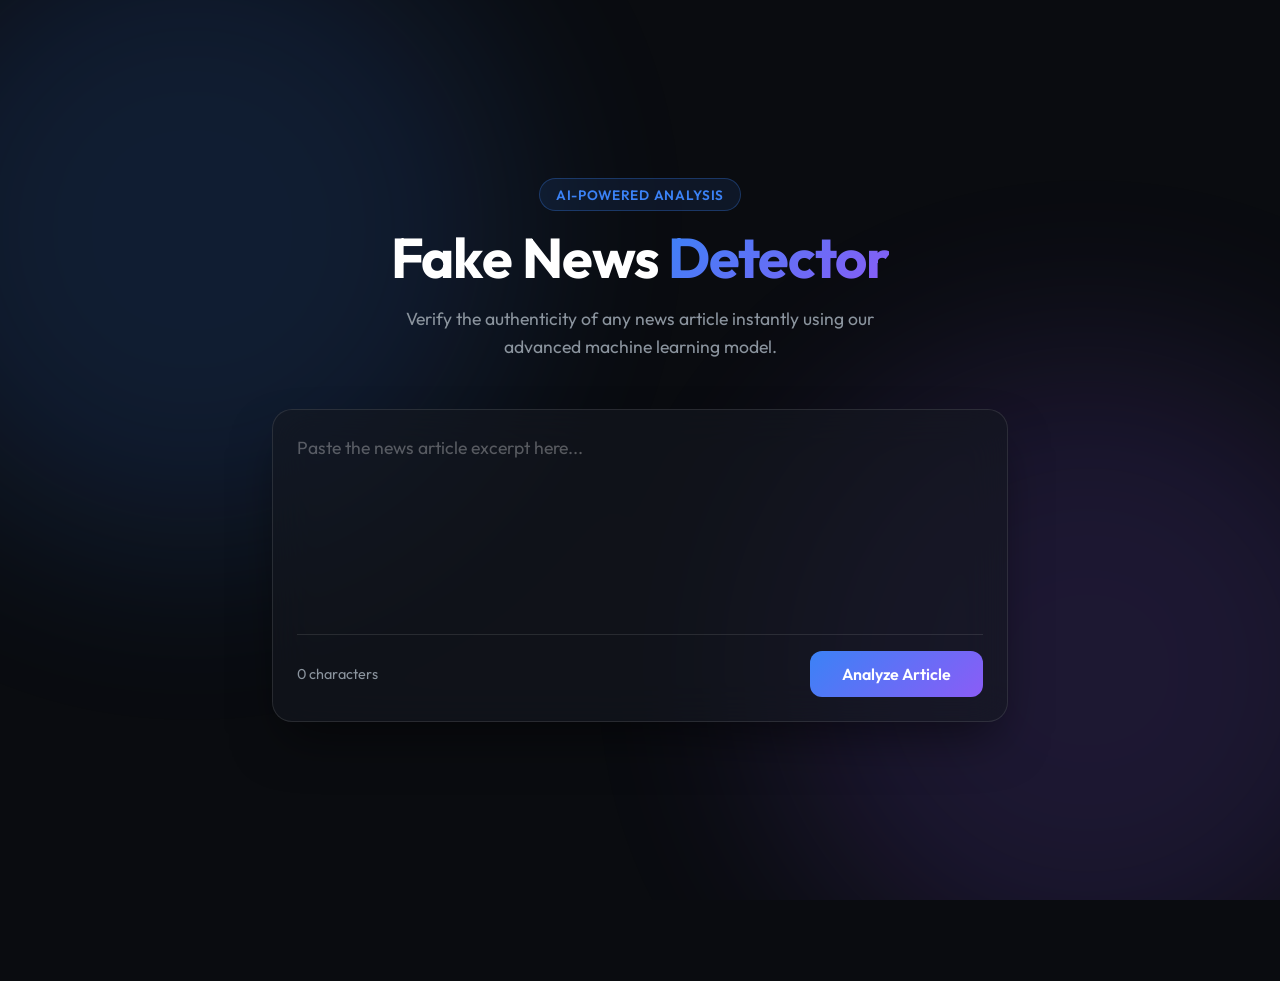
==== static/index.html @ 8fac3d8a "feat: Add FastAPI backend and web frontend for the Fake News Detector application." ====
<!DOCTYPE html>
<html lang="en">
<head>
    <meta charset="UTF-8">
    <meta name="viewport" content="width=device-width, initial-scale=1.0">
    <title>Fake News Detector | AI Powered</title>
    <meta name="description" content="AI powered Fake news detector to verify the authenticity of news articles instantly.">
    <link href="https://fonts.googleapis.com/css2?family=Outfit:wght@300;400;600;700&display=swap" rel="stylesheet">
    <link rel="stylesheet" href="style.css">
</head>
<body>
    <div class="background-effects">
        <div class="glow glow-1"></div>
        <div class="glow glow-2"></div>
    </div>

    <main class="container">
        <header class="hero">
            <div class="badge">AI-Powered Analysis</div>
            <h1>Fake News <span>Detector</span></h1>
            <p>Verify the authenticity of any news article instantly using our advanced machine learning model.</p>
        </header>

        <section class="analyzer">
            <div class="input-glass">
                <textarea id="newsInput" placeholder="Paste the news article excerpt here..." spellcheck="false"></textarea>
                <div class="action-bar">
                    <span id="charCount">0 characters</span>
                    <button id="analyzeBtn">
                        <span class="btn-text">Analyze Article</span>
                        <div class="loader" id="btnLoader" style="display: none;"></div>
                    </button>
                </div>
            </div>

            <div id="resultContainer" class="result-glass hidden">
                <div class="result-header">
                    <div id="resultIcon" class="icon"></div>
                    <h2 id="resultTitle">Analysis Result</h2>
                </div>
                
                <div class="confidence-section">
                    <div class="confidence-labels">
                        <span>Confidence Score</span>
                        <span id="confidencePct">0%</span>
                    </div>
                    <div class="progress-bar">
                        <div id="confidenceFill" class="progress-fill"></div>
                    </div>
                </div>

                <div class="details">
                    <p id="resultMessage">The model has evaluated this text.</p>
                </div>
            </div>
        </section>
    </main>
    <script src="script.js"></script>
</body>
</html>
---- static/style.css ----
:root {
    --bg-dark: #0a0c10;
    --text-primary: #ffffff;
    --text-secondary: #8b949e;
    --accent-blue: #3b82f6;
    --accent-purple: #8b5cf6;
    --success-green: #10b981;
    --danger-red: #ef4444;
    --glass-bg: rgba(20, 24, 32, 0.6);
    --glass-border: rgba(255, 255, 255, 0.1);
}

* {
    margin: 0;
    padding: 0;
    box-sizing: border-box;
    font-family: 'Outfit', sans-serif;
}

body {
    background-color: var(--bg-dark);
    color: var(--text-primary);
    min-height: 100vh;
    display: flex;
    justify-content: center;
    align-items: center;
    position: relative;
    overflow-x: hidden;
}

/* Background Effects */
.background-effects {
    position: fixed;
    top: 0;
    left: 0;
    width: 100vw;
    height: 100vh;
    z-index: -1;
    overflow: hidden;
}

.glow {
    position: absolute;
    width: 50vw;
    height: 50vw;
    border-radius: 50%;
    filter: blur(100px);
    opacity: 0.15;
    animation: drift 20s infinite alternate;
}

.glow-1 {
    top: -10%;
    left: -10%;
    background: var(--accent-blue);
}

.glow-2 {
    bottom: -10%;
    right: -10%;
    background: var(--accent-purple);
    animation-delay: -10s;
}

@keyframes drift {
    100% { transform: translate(10%, 10%); }
}

/* Container & Typography */
.container {
    width: 100%;
    max-width: 800px;
    padding: 2rem;
    z-index: 1;
}

.hero {
    text-align: center;
    margin-bottom: 3rem;
    animation: fadeInDown 0.8s ease-out;
}

.badge {
    display: inline-block;
    padding: 0.4rem 1rem;
    background: rgba(59, 130, 246, 0.1);
    border: 1px solid rgba(59, 130, 246, 0.3);
    border-radius: 2rem;
    color: var(--accent-blue);
    font-size: 0.85rem;
    font-weight: 600;
    margin-bottom: 1rem;
    letter-spacing: 0.05em;
    text-transform: uppercase;
}

h1 {
    font-size: 3.5rem;
    font-weight: 700;
    line-height: 1.1;
    margin-bottom: 1rem;
    letter-spacing: -0.02em;
}

h1 span {
    background: linear-gradient(135deg, var(--accent-blue), var(--accent-purple));
    background-clip: text;
    -webkit-background-clip: text;
    -webkit-text-fill-color: transparent;
}

.hero p {
    color: var(--text-secondary);
    font-size: 1.1rem;
    max-width: 500px;
    margin: 0 auto;
    line-height: 1.6;
}

/* Inputs & Glassmorphism */
.input-glass {
    background: var(--glass-bg);
    backdrop-filter: blur(20px);
    -webkit-backdrop-filter: blur(20px);
    border: 1px solid var(--glass-border);
    border-radius: 20px;
    padding: 1.5rem;
    box-shadow: 0 25px 50px -12px rgba(0, 0, 0, 0.5);
    transition: transform 0.3s ease, box-shadow 0.3s ease;
    animation: fadeInUp 0.8s ease-out 0.2s backwards;
}

.input-glass:focus-within {
    border-color: rgba(59, 130, 246, 0.5);
    box-shadow: 0 0 30px rgba(59, 130, 246, 0.1), 0 25px 50px -12px rgba(0, 0, 0, 0.5);
}

textarea {
    width: 100%;
    height: 180px;
    background: transparent;
    border: none;
    resize: none;
    color: var(--text-primary);
    font-size: 1.1rem;
    line-height: 1.6;
    outline: none;
}

textarea::placeholder {
    color: rgba(255, 255, 255, 0.3);
}

.action-bar {
    display: flex;
    justify-content: space-between;
    align-items: center;
    margin-top: 1rem;
    padding-top: 1rem;
    border-top: 1px solid var(--glass-border);
}

#charCount {
    color: var(--text-secondary);
    font-size: 0.9rem;
}

/* Buttons */
button {
    background: linear-gradient(135deg, var(--accent-blue), var(--accent-purple));
    color: white;
    border: none;
    padding: 0.8rem 2rem;
    border-radius: 12px;
    font-size: 1rem;
    font-weight: 600;
    cursor: pointer;
    transition: all 0.3s ease;
    display: flex;
    align-items: center;
    justify-content: center;
    min-width: 160px;
}

button:hover {
    transform: translateY(-2px);
    box-shadow: 0 10px 20px -10px var(--accent-blue);
}

button:active {
    transform: translateY(0);
}

button:disabled {
    opacity: 0.7;
    cursor: not-allowed;
    transform: none;
}

/* Result Card */
.result-glass {
    background: var(--glass-bg);
    backdrop-filter: blur(20px);
    border: 1px solid var(--glass-border);
    border-radius: 20px;
    padding: 2rem;
    margin-top: 2rem;
    transform-origin: top center;
    transition: all 0.5s cubic-bezier(0.4, 0, 0.2, 1);
}

.result-glass.hidden {
    opacity: 0;
    transform: scale(0.95) translateY(-20px);
    pointer-events: none;
    position: absolute;
    width: 100%;
    max-width: 734px; /* Matches container width minus padding */
}

.result-header {
    display: flex;
    align-items: center;
    gap: 1rem;
    margin-bottom: 1.5rem;
}

.icon {
    font-size: 2.5rem;
    line-height: 1;
}

#resultTitle {
    font-size: 2rem;
    font-weight: 700;
}

.result-real .result-header { color: var(--success-green); }
.result-fake .result-header { color: var(--danger-red); }

.confidence-section {
    background: rgba(0, 0, 0, 0.2);
    border-radius: 12px;
    padding: 1.2rem;
    margin-bottom: 1.5rem;
}

.confidence-labels {
    display: flex;
    justify-content: space-between;
    margin-bottom: 0.8rem;
    font-size: 0.95rem;
    color: var(--text-secondary);
}

#confidencePct {
    font-weight: 700;
    color: var(--text-primary);
}

.progress-bar {
    width: 100%;
    height: 8px;
    background: rgba(255, 255, 255, 0.1);
    border-radius: 4px;
    overflow: hidden;
}

.progress-fill {
    height: 100%;
    width: 0%;
    border-radius: 4px;
    transition: width 1s cubic-bezier(0.1, 0.5, 0.1, 1);
}

.result-real .progress-fill {
    background: linear-gradient(90deg, #059669, var(--success-green));
    box-shadow: 0 0 10px var(--success-green);
}

.result-fake .progress-fill {
    background: linear-gradient(90deg, #dc2626, var(--danger-red));
    box-shadow: 0 0 10px var(--danger-red);
}

.details p {
    color: var(--text-secondary);
    font-size: 1.05rem;
    line-height: 1.6;
}

/* Loader */
.loader {
    width: 20px;
    height: 20px;
    border: 3px solid rgba(255,255,255,0.3);
    border-radius: 50%;
    border-top-color: white;
    animation: spin 1s ease-in-out infinite;
}

@keyframes spin {
    to { transform: rotate(360deg); }
}

@keyframes fadeInUp {
    from { opacity: 0; transform: translateY(20px); }
    to { opacity: 1; transform: translateY(0); }
}

@keyframes fadeInDown {
    from { opacity: 0; transform: translateY(-20px); }
    to { opacity: 1; transform: translateY(0); }
}

@media (max-width: 600px) {
    h1 { font-size: 2.5rem; }
    .container { padding: 1rem; }
    .input-glass { padding: 1rem; }
    .result-glass.hidden { max-width: calc(100vw - 2rem); }
}
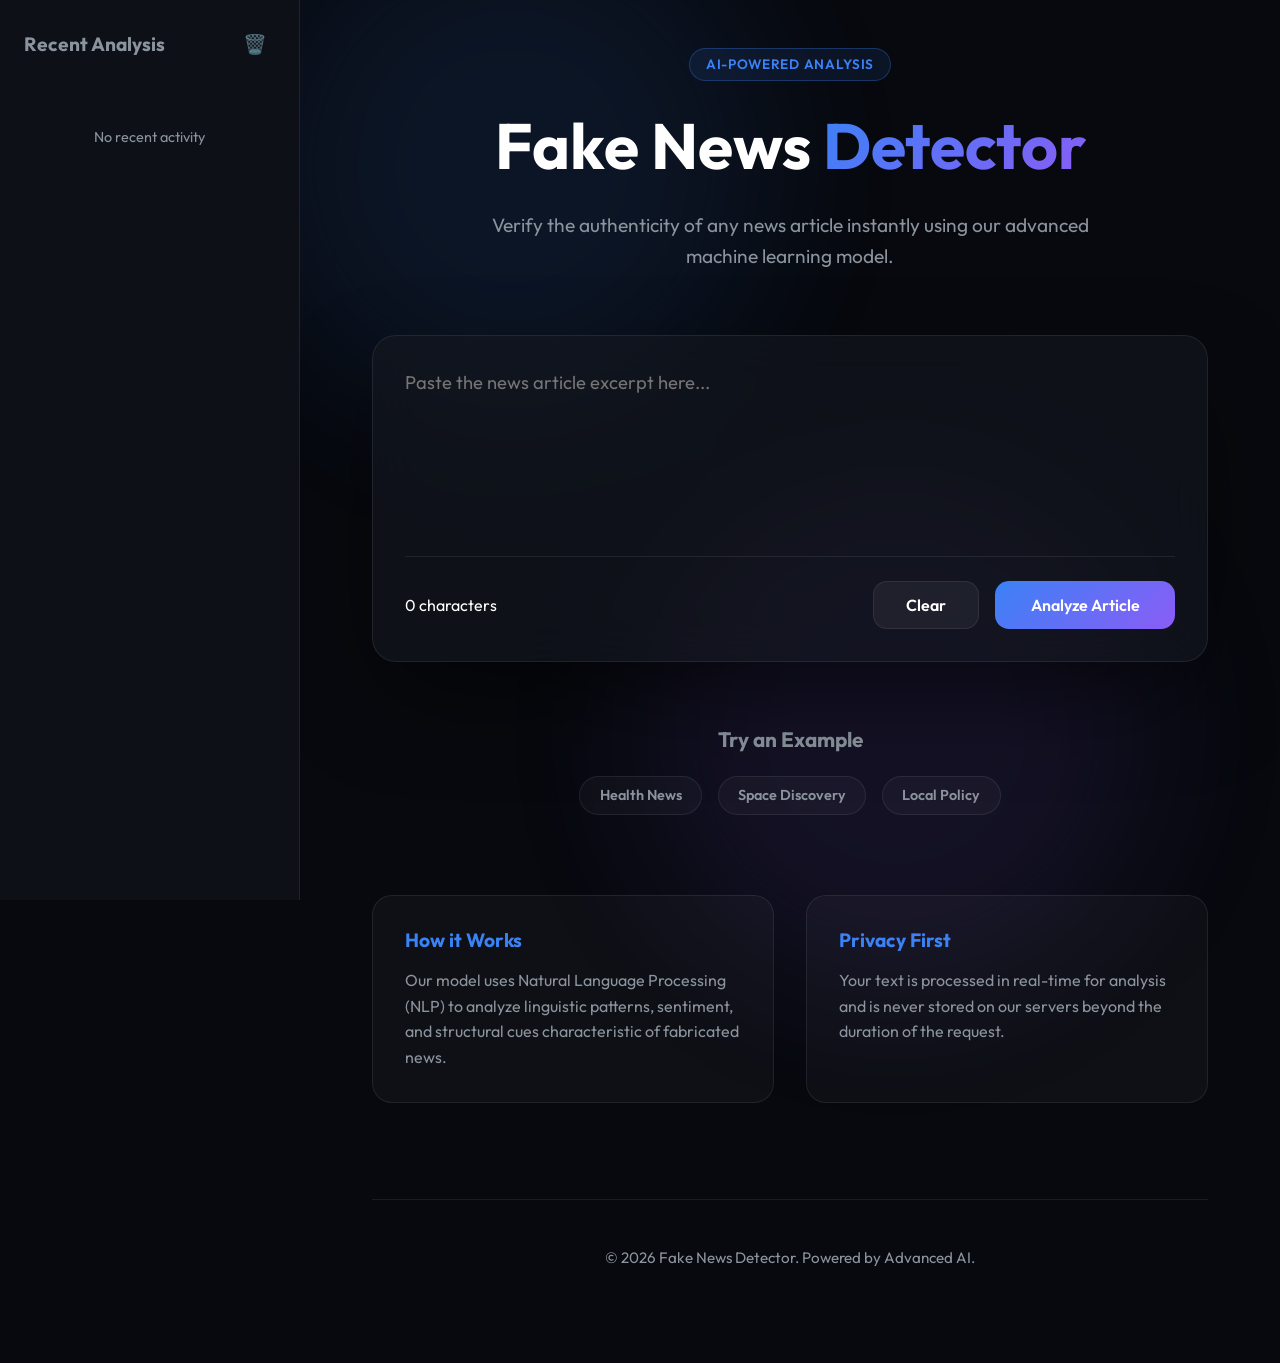
==== commit d0bc4083: "chore: Remove index.html." ====
--- a/static/index.html
+++ b/static/index.html
@@ -14,47 +14,87 @@
         <div class="glow glow-2"></div>
     </div>
 
-    <main class="container">
-        <header class="hero">
-            <div class="badge">AI-Powered Analysis</div>
-            <h1>Fake News <span>Detector</span></h1>
-            <p>Verify the authenticity of any news article instantly using our advanced machine learning model.</p>
-        </header>
+    <div class="app-wrapper">
+        <aside class="sidebar" id="historySidebar">
+            <div class="sidebar-header">
+                <h3>Recent Analysis</h3>
+                <button id="clearHistory" title="Clear History">🗑️</button>
+            </div>
+            <div id="historyList" class="history-list">
+                <p class="empty-msg">No recent activity</p>
+            </div>
+        </aside>
 
-        <section class="analyzer">
-            <div class="input-glass">
-                <textarea id="newsInput" placeholder="Paste the news article excerpt here..." spellcheck="false"></textarea>
-                <div class="action-bar">
-                    <span id="charCount">0 characters</span>
-                    <button id="analyzeBtn">
-                        <span class="btn-text">Analyze Article</span>
-                        <div class="loader" id="btnLoader" style="display: none;"></div>
-                    </button>
-                </div>
-            </div>
+        <main class="container">
+            <header class="hero">
+                <div class="badge">AI-Powered Analysis</div>
+                <h1>Fake News <span>Detector</span></h1>
+                <p>Verify the authenticity of any news article instantly using our advanced machine learning model.</p>
+            </header>
 
-            <div id="resultContainer" class="result-glass hidden">
-                <div class="result-header">
-                    <div id="resultIcon" class="icon"></div>
-                    <h2 id="resultTitle">Analysis Result</h2>
-                </div>
-                
-                <div class="confidence-section">
-                    <div class="confidence-labels">
-                        <span>Confidence Score</span>
-                        <span id="confidencePct">0%</span>
-                    </div>
-                    <div class="progress-bar">
-                        <div id="confidenceFill" class="progress-fill"></div>
+            <section class="analyzer">
+                <div class="input-glass">
+                    <textarea id="newsInput" placeholder="Paste the news article excerpt here..." spellcheck="false"></textarea>
+                    <div class="action-bar">
+                        <span id="charCount">0 characters</span>
+                        <div class="btn-group">
+                            <button id="clearBtn" class="btn-secondary">Clear</button>
+                            <button id="analyzeBtn">
+                                <span class="btn-text">Analyze Article</span>
+                                <div class="loader" id="btnLoader" style="display: none;"></div>
+                            </button>
+                        </div>
                     </div>
                 </div>
 
-                <div class="details">
-                    <p id="resultMessage">The model has evaluated this text.</p>
+                <div id="resultContainer" class="result-glass hidden">
+                    <div class="result-header">
+                        <div id="resultIcon" class="icon"></div>
+                        <h2 id="resultTitle">Analysis Result</h2>
+                        <button id="copyResult" class="copy-btn" title="Copy Result">📋</button>
+                    </div>
+                    
+                    <div class="confidence-section">
+                        <div class="confidence-labels">
+                            <span>Confidence Score</span>
+                            <span id="confidencePct">0%</span>
+                        </div>
+                        <div class="progress-bar">
+                            <div id="confidenceFill" class="progress-fill"></div>
+                        </div>
+                    </div>
+
+                    <div class="details">
+                        <p id="resultMessage">The model has evaluated this text.</p>
+                    </div>
                 </div>
-            </div>
-        </section>
-    </main>
+
+                <div class="examples-section">
+                    <h3>Try an Example</h3>
+                    <div class="example-chips">
+                        <button class="example-chip" data-text="A new study suggests that drinking three cups of coffee a day can lead to a longer life, according to researchers at Harvard University.">Health News</button>
+                        <button class="example-chip" data-text="NASA has confirmed that a secret alien base has been discovered on the far side of the moon, hidden from satellites for decades.">Space Discovery</button>
+                        <button class="example-chip" data-text="The local government announced a new initiative to provide free public transportation for all students starting next month.">Local Policy</button>
+                    </div>
+                </div>
+            </section>
+
+            <section class="info-section">
+                <div class="info-card">
+                    <h4>How it Works</h4>
+                    <p>Our model uses Natural Language Processing (NLP) to analyze linguistic patterns, sentiment, and structural cues characteristic of fabricated news.</p>
+                </div>
+                <div class="info-card">
+                    <h4>Privacy First</h4>
+                    <p>Your text is processed in real-time for analysis and is never stored on our servers beyond the duration of the request.</p>
+                </div>
+            </section>
+
+            <footer>
+                <p>&copy; 2026 Fake News Detector. Powered by Advanced AI.</p>
+            </footer>
+        </main>
+    </div>
     <script src="script.js"></script>
 </body>
 </html>
--- a/static/style.css
+++ b/static/style.css
@@ -1,5 +1,6 @@
 :root {
-    --bg-dark: #0a0c10;
+    --bg-dark: #07090e;
+    --sidebar-bg: #0d1117;
     --text-primary: #ffffff;
     --text-secondary: #8b949e;
     --accent-blue: #3b82f6;
@@ -7,7 +8,8 @@
     --success-green: #10b981;
     --danger-red: #ef4444;
     --glass-bg: rgba(20, 24, 32, 0.6);
-    --glass-border: rgba(255, 255, 255, 0.1);
+    --glass-border: rgba(255, 255, 255, 0.08);
+    --card-hover: rgba(59, 130, 246, 0.05);
 }
 
 * {
@@ -21,11 +23,112 @@
     background-color: var(--bg-dark);
     color: var(--text-primary);
     min-height: 100vh;
-    display: flex;
-    justify-content: center;
+    overflow-x: hidden;
+}
+
+/* App Layout */
+.app-wrapper {
+    display: flex;
+    min-height: 100vh;
+}
+
+/* Sidebar */
+.sidebar {
+    width: 300px;
+    background: var(--sidebar-bg);
+    border-right: 1px solid var(--glass-border);
+    padding: 1.5rem;
+    display: flex;
+    flex-direction: column;
+    height: 100vh;
+    position: sticky;
+    top: 0;
+    transition: transform 0.3s ease;
+    z-index: 100;
+}
+
+.sidebar-header {
+    display: flex;
+    justify-content: space-between;
     align-items: center;
+    margin-bottom: 2rem;
+}
+
+.sidebar h3 {
+    font-size: 1.2rem;
+    color: var(--text-secondary);
+}
+
+#clearHistory {
+    background: transparent;
+    border: none;
+    cursor: pointer;
+    font-size: 1.2rem;
+    min-width: auto;
+    padding: 0.5rem;
+    opacity: 0.6;
+}
+
+#clearHistory:hover {
+    opacity: 1;
+    transform: none;
+}
+
+.history-list {
+    flex: 1;
+    overflow-y: auto;
+}
+
+.history-item {
+    background: rgba(255, 255, 255, 0.03);
+    border-radius: 12px;
+    padding: 1rem;
+    margin-bottom: 0.8rem;
+    cursor: pointer;
+    transition: all 0.2s ease;
+    border: 1px solid transparent;
+}
+
+.history-item:hover {
+    background: rgba(255, 255, 255, 0.05);
+    border-color: var(--glass-border);
+}
+
+.history-item .h-text {
+    font-size: 0.9rem;
+    color: var(--text-secondary);
+    display: -webkit-box;
+    -webkit-line-clamp: 2;
+    line-clamp: 2;
+    -webkit-box-orient: vertical;
+    overflow: hidden;
+    margin-bottom: 0.5rem;
+}
+
+.history-item .h-meta {
+    display: flex;
+    justify-content: space-between;
+    font-size: 0.8rem;
+    font-weight: 600;
+}
+
+.h-real { color: var(--success-green); }
+.h-fake { color: var(--danger-red); }
+
+.empty-msg {
+    text-align: center;
+    color: var(--text-secondary);
+    font-size: 0.9rem;
+    margin-top: 2rem;
+}
+
+/* Main Container */
+.container {
+    flex: 1;
+    max-width: 900px;
+    margin: 0 auto;
+    padding: 3rem 2rem;
     position: relative;
-    overflow-x: hidden;
 }
 
 /* Background Effects */
@@ -36,47 +139,27 @@
     width: 100vw;
     height: 100vh;
     z-index: -1;
-    overflow: hidden;
 }
 
 .glow {
     position: absolute;
-    width: 50vw;
-    height: 50vw;
+    width: 40vw;
+    height: 40vw;
     border-radius: 50%;
-    filter: blur(100px);
-    opacity: 0.15;
+    filter: blur(80px);
+    opacity: 0.1;
     animation: drift 20s infinite alternate;
 }
 
-.glow-1 {
-    top: -10%;
-    left: -10%;
-    background: var(--accent-blue);
-}
-
-.glow-2 {
-    bottom: -10%;
-    right: -10%;
-    background: var(--accent-purple);
-    animation-delay: -10s;
-}
-
-@keyframes drift {
-    100% { transform: translate(10%, 10%); }
-}
-
-/* Container & Typography */
-.container {
-    width: 100%;
-    max-width: 800px;
-    padding: 2rem;
-    z-index: 1;
-}
-
+.glow-1 { top: -10%; left: 20%; background: var(--accent-blue); }
+.glow-2 { bottom: -10%; right: 10%; background: var(--accent-purple); animation-delay: -10s; }
+
+@keyframes drift { 100% { transform: translate(10%, 10%); } }
+
+/* Hero */
 .hero {
     text-align: center;
-    margin-bottom: 3rem;
+    margin-bottom: 4rem;
     animation: fadeInDown 0.8s ease-out;
 }
 
@@ -89,233 +172,234 @@
     color: var(--accent-blue);
     font-size: 0.85rem;
     font-weight: 600;
-    margin-bottom: 1rem;
+    margin-bottom: 1.5rem;
     letter-spacing: 0.05em;
     text-transform: uppercase;
 }
 
 h1 {
-    font-size: 3.5rem;
+    font-size: 4rem;
     font-weight: 700;
-    line-height: 1.1;
-    margin-bottom: 1rem;
-    letter-spacing: -0.02em;
+    margin-bottom: 1.5rem;
 }
 
 h1 span {
     background: linear-gradient(135deg, var(--accent-blue), var(--accent-purple));
+    -webkit-background-clip: text;
     background-clip: text;
-    -webkit-background-clip: text;
     -webkit-text-fill-color: transparent;
 }
 
 .hero p {
     color: var(--text-secondary);
-    font-size: 1.1rem;
-    max-width: 500px;
+    font-size: 1.2rem;
+    max-width: 600px;
     margin: 0 auto;
     line-height: 1.6;
 }
 
-/* Inputs & Glassmorphism */
+/* Input Area */
 .input-glass {
     background: var(--glass-bg);
-    backdrop-filter: blur(20px);
-    -webkit-backdrop-filter: blur(20px);
+    backdrop-filter: blur(25px);
     border: 1px solid var(--glass-border);
-    border-radius: 20px;
-    padding: 1.5rem;
-    box-shadow: 0 25px 50px -12px rgba(0, 0, 0, 0.5);
-    transition: transform 0.3s ease, box-shadow 0.3s ease;
-    animation: fadeInUp 0.8s ease-out 0.2s backwards;
-}
-
-.input-glass:focus-within {
-    border-color: rgba(59, 130, 246, 0.5);
-    box-shadow: 0 0 30px rgba(59, 130, 246, 0.1), 0 25px 50px -12px rgba(0, 0, 0, 0.5);
+    border-radius: 24px;
+    padding: 2rem;
+    box-shadow: 0 40px 100px -20px rgba(0, 0, 0, 0.6);
 }
 
 textarea {
     width: 100%;
-    height: 180px;
+    height: 160px;
     background: transparent;
     border: none;
     resize: none;
     color: var(--text-primary);
-    font-size: 1.1rem;
+    font-size: 1.15rem;
     line-height: 1.6;
     outline: none;
 }
 
-textarea::placeholder {
-    color: rgba(255, 255, 255, 0.3);
-}
-
 .action-bar {
     display: flex;
     justify-content: space-between;
     align-items: center;
-    margin-top: 1rem;
-    padding-top: 1rem;
+    margin-top: 1.5rem;
+    padding-top: 1.5rem;
     border-top: 1px solid var(--glass-border);
 }
 
-#charCount {
-    color: var(--text-secondary);
-    font-size: 0.9rem;
-}
-
-/* Buttons */
+.btn-group {
+    display: flex;
+    gap: 1rem;
+}
+
 button {
+    padding: 0.8rem 2rem;
+    border-radius: 14px;
+    font-size: 1rem;
+    font-weight: 600;
+    cursor: pointer;
+    transition: all 0.3s cubic-bezier(0.4, 0, 0.2, 1);
+    display: flex;
+    align-items: center;
+    justify-content: center;
+}
+
+#analyzeBtn {
     background: linear-gradient(135deg, var(--accent-blue), var(--accent-purple));
     color: white;
     border: none;
-    padding: 0.8rem 2rem;
-    border-radius: 12px;
-    font-size: 1rem;
-    font-weight: 600;
-    cursor: pointer;
-    transition: all 0.3s ease;
-    display: flex;
-    align-items: center;
-    justify-content: center;
-    min-width: 160px;
+    min-width: 180px;
+}
+
+.btn-secondary {
+    background: rgba(255, 255, 255, 0.05);
+    color: var(--text-primary);
+    border: 1px solid var(--glass-border);
 }
 
 button:hover {
-    transform: translateY(-2px);
-    box-shadow: 0 10px 20px -10px var(--accent-blue);
-}
-
-button:active {
-    transform: translateY(0);
-}
-
-button:disabled {
-    opacity: 0.7;
-    cursor: not-allowed;
-    transform: none;
+    transform: translateY(-3px);
+    box-shadow: 0 10px 25px -5px rgba(59, 130, 246, 0.4);
+}
+
+.btn-secondary:hover {
+    background: rgba(255, 255, 255, 0.1);
+    box-shadow: none;
 }
 
 /* Result Card */
 .result-glass {
     background: var(--glass-bg);
-    backdrop-filter: blur(20px);
+    backdrop-filter: blur(25px);
     border: 1px solid var(--glass-border);
-    border-radius: 20px;
-    padding: 2rem;
-    margin-top: 2rem;
-    transform-origin: top center;
-    transition: all 0.5s cubic-bezier(0.4, 0, 0.2, 1);
-}
-
-.result-glass.hidden {
-    opacity: 0;
-    transform: scale(0.95) translateY(-20px);
-    pointer-events: none;
+    border-radius: 24px;
+    padding: 2.5rem;
+    margin-top: 2.5rem;
+    animation: fadeInUp 0.5s ease-out;
+}
+
+.result-glass.hidden { display: none; }
+
+.result-header {
+    display: flex;
+    align-items: center;
+    gap: 1.5rem;
+    margin-bottom: 2rem;
+    position: relative;
+}
+
+.copy-btn {
     position: absolute;
-    width: 100%;
-    max-width: 734px; /* Matches container width minus padding */
-}
-
-.result-header {
-    display: flex;
-    align-items: center;
-    gap: 1rem;
-    margin-bottom: 1.5rem;
-}
-
-.icon {
-    font-size: 2.5rem;
-    line-height: 1;
-}
-
-#resultTitle {
-    font-size: 2rem;
-    font-weight: 700;
-}
+    right: 0;
+    background: transparent;
+    border: none;
+    font-size: 1.2rem;
+    padding: 0.5rem;
+    min-width: auto;
+    opacity: 0.5;
+}
+
+.copy-btn:hover { opacity: 1; transform: scale(1.1); box-shadow: none; }
+
+.icon { font-size: 3rem; }
+#resultTitle { font-size: 2.5rem; font-weight: 800; }
 
 .result-real .result-header { color: var(--success-green); }
 .result-fake .result-header { color: var(--danger-red); }
 
 .confidence-section {
-    background: rgba(0, 0, 0, 0.2);
-    border-radius: 12px;
-    padding: 1.2rem;
-    margin-bottom: 1.5rem;
-}
-
-.confidence-labels {
-    display: flex;
-    justify-content: space-between;
-    margin-bottom: 0.8rem;
-    font-size: 0.95rem;
-    color: var(--text-secondary);
-}
-
-#confidencePct {
-    font-weight: 700;
-    color: var(--text-primary);
+    background: rgba(0, 0, 0, 0.3);
+    border-radius: 16px;
+    padding: 1.5rem;
+    margin-bottom: 2rem;
 }
 
 .progress-bar {
     width: 100%;
-    height: 8px;
-    background: rgba(255, 255, 255, 0.1);
-    border-radius: 4px;
+    height: 10px;
+    background: rgba(255, 255, 255, 0.05);
+    border-radius: 5px;
     overflow: hidden;
+    margin-top: 1rem;
 }
 
 .progress-fill {
     height: 100%;
     width: 0%;
-    border-radius: 4px;
-    transition: width 1s cubic-bezier(0.1, 0.5, 0.1, 1);
-}
-
-.result-real .progress-fill {
-    background: linear-gradient(90deg, #059669, var(--success-green));
-    box-shadow: 0 0 10px var(--success-green);
-}
-
-.result-fake .progress-fill {
-    background: linear-gradient(90deg, #dc2626, var(--danger-red));
-    box-shadow: 0 0 10px var(--danger-red);
-}
-
-.details p {
+    transition: width 1.5s cubic-bezier(0.1, 0.5, 0.1, 1);
+}
+
+.result-real .progress-fill { background: var(--success-green); box-shadow: 0 0 15px var(--success-green); }
+.result-fake .progress-fill { background: var(--danger-red); box-shadow: 0 0 15px var(--danger-red); }
+
+/* Examples */
+.examples-section { margin-top: 4rem; text-align: center; }
+.examples-section h3 { font-size: 1.3rem; margin-bottom: 1.5rem; color: var(--text-secondary); }
+
+.example-chips {
+    display: flex;
+    justify-content: center;
+    gap: 1rem;
+    flex-wrap: wrap;
+}
+
+.example-chip {
+    padding: 0.6rem 1.2rem;
+    background: rgba(255, 255, 255, 0.03);
+    border: 1px solid var(--glass-border);
+    border-radius: 30px;
+    font-size: 0.9rem;
     color: var(--text-secondary);
-    font-size: 1.05rem;
-    line-height: 1.6;
-}
+    min-width: auto;
+}
+
+.example-chip:hover {
+    background: var(--card-hover);
+    border-color: var(--accent-blue);
+    color: var(--text-primary);
+}
+
+/* Info Cards */
+.info-section {
+    display: grid;
+    grid-template-columns: repeat(auto-fit, minmax(300px, 1fr));
+    gap: 2rem;
+    margin-top: 5rem;
+}
+
+.info-card {
+    background: rgba(255, 255, 255, 0.03);
+    border: 1px solid var(--glass-border);
+    padding: 2rem;
+    border-radius: 20px;
+    transition: all 0.3s ease;
+}
+
+.info-card:hover { transform: translateY(-5px); background: rgba(255, 255, 255, 0.05); }
+.info-card h4 { font-size: 1.2rem; margin-bottom: 1rem; color: var(--accent-blue); }
+.info-card p { color: var(--text-secondary); line-height: 1.6; }
+
+footer { margin-top: 6rem; padding-bottom: 3rem; text-align: center; border-top: 1px solid var(--glass-border); padding-top: 3rem; color: var(--text-secondary); font-size: 0.95rem; }
 
 /* Loader */
-.loader {
-    width: 20px;
-    height: 20px;
-    border: 3px solid rgba(255,255,255,0.3);
-    border-radius: 50%;
-    border-top-color: white;
-    animation: spin 1s ease-in-out infinite;
-}
-
-@keyframes spin {
-    to { transform: rotate(360deg); }
-}
-
-@keyframes fadeInUp {
-    from { opacity: 0; transform: translateY(20px); }
-    to { opacity: 1; transform: translateY(0); }
-}
-
-@keyframes fadeInDown {
-    from { opacity: 0; transform: translateY(-20px); }
-    to { opacity: 1; transform: translateY(0); }
+.loader { width: 20px; height: 20px; border: 3px solid rgba(255,255,255,0.2); border-top-color: #fff; border-radius: 50%; animation: spin 0.8s linear infinite; }
+@keyframes spin { to { transform: rotate(360deg); } }
+
+@keyframes fadeInUp { from { opacity: 0; transform: translateY(30px); } to { opacity: 1; transform: translateY(0); } }
+@keyframes fadeInDown { from { opacity: 0; transform: translateY(-30px); } to { opacity: 1; transform: translateY(0); } }
+
+/* Responsive */
+@media (max-width: 1000px) {
+    .sidebar { position: fixed; transform: translateX(-100%); width: 280px; }
+    .sidebar.active { transform: translateX(0); }
 }
 
 @media (max-width: 600px) {
-    h1 { font-size: 2.5rem; }
-    .container { padding: 1rem; }
-    .input-glass { padding: 1rem; }
-    .result-glass.hidden { max-width: calc(100vw - 2rem); }
-}
+    h1 { font-size: 2.8rem; }
+    .container { padding: 1.5rem; }
+    .input-glass { padding: 1.5rem; }
+    .btn-group { flex-direction: column; width: 100%; }
+    button { width: 100%; }
+}
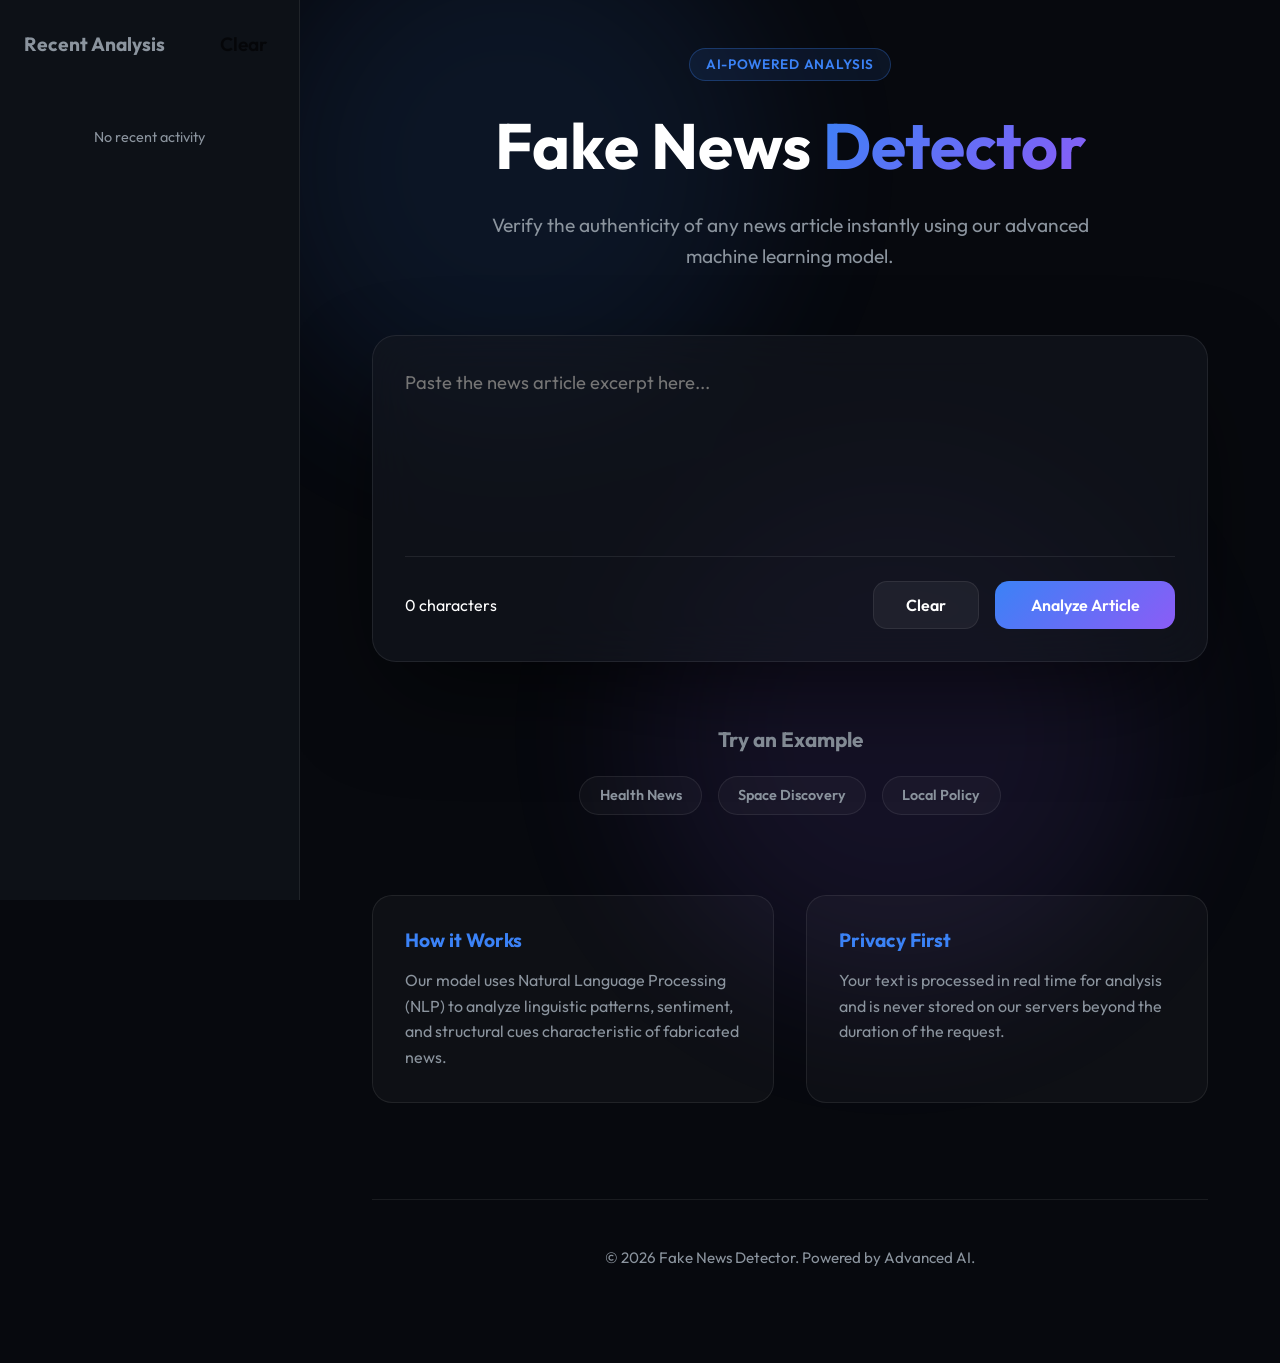
==== commit 04113b51: "Clean app UI and improve project setup" ====
--- a/static/index.html
+++ b/static/index.html
@@ -4,7 +4,7 @@
     <meta charset="UTF-8">
     <meta name="viewport" content="width=device-width, initial-scale=1.0">
     <title>Fake News Detector | AI Powered</title>
-    <meta name="description" content="AI powered Fake news detector to verify the authenticity of news articles instantly.">
+    <meta name="description" content="AI powered fake news detector to verify the authenticity of news articles instantly.">
     <link href="https://fonts.googleapis.com/css2?family=Outfit:wght@300;400;600;700&display=swap" rel="stylesheet">
     <link rel="stylesheet" href="style.css">
 </head>
@@ -18,7 +18,7 @@
         <aside class="sidebar" id="historySidebar">
             <div class="sidebar-header">
                 <h3>Recent Analysis</h3>
-                <button id="clearHistory" title="Clear History">🗑️</button>
+                <button id="clearHistory" title="Clear History">Clear</button>
             </div>
             <div id="historyList" class="history-list">
                 <p class="empty-msg">No recent activity</p>
@@ -51,9 +51,9 @@
                     <div class="result-header">
                         <div id="resultIcon" class="icon"></div>
                         <h2 id="resultTitle">Analysis Result</h2>
-                        <button id="copyResult" class="copy-btn" title="Copy Result">📋</button>
+                        <button id="copyResult" class="copy-btn" title="Copy Result">Copy</button>
                     </div>
-                    
+
                     <div class="confidence-section">
                         <div class="confidence-labels">
                             <span>Confidence Score</span>
@@ -86,7 +86,7 @@
                 </div>
                 <div class="info-card">
                     <h4>Privacy First</h4>
-                    <p>Your text is processed in real-time for analysis and is never stored on our servers beyond the duration of the request.</p>
+                    <p>Your text is processed in real time for analysis and is never stored on our servers beyond the duration of the request.</p>
                 </div>
             </section>
 
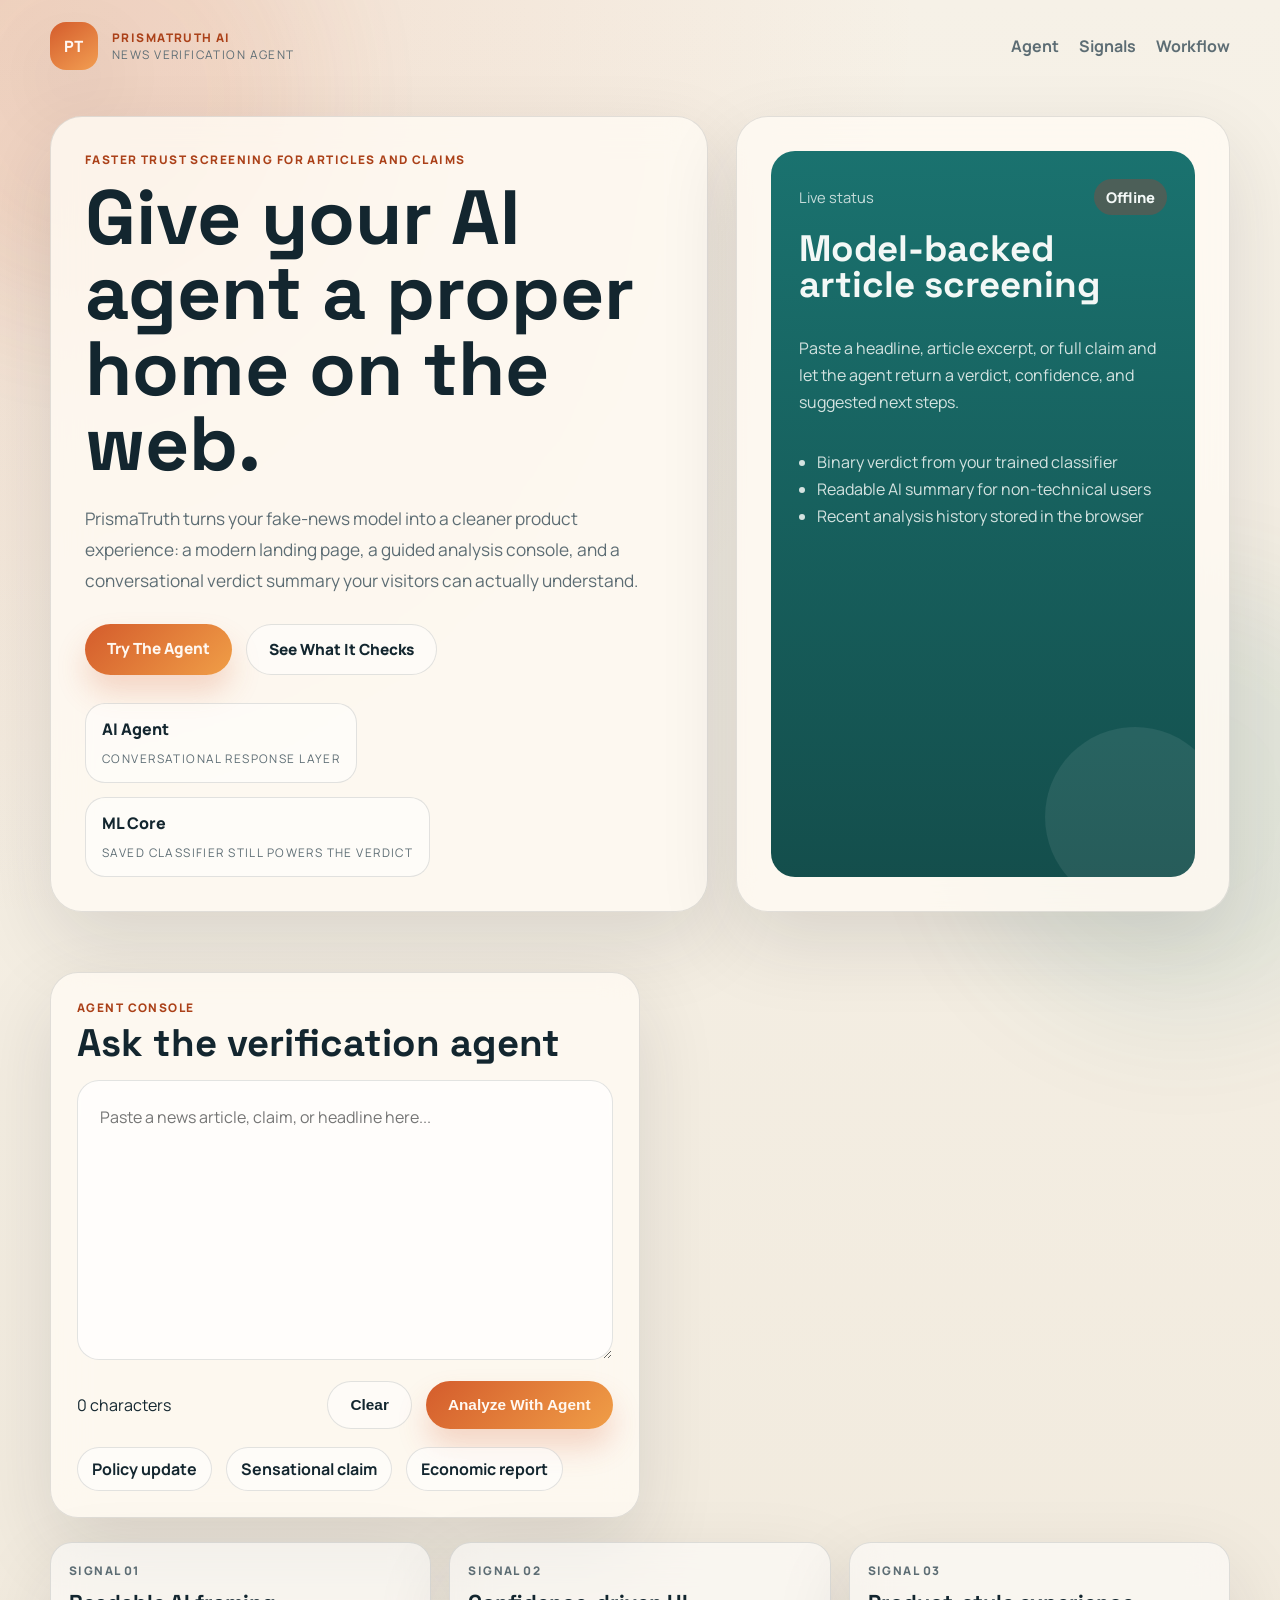
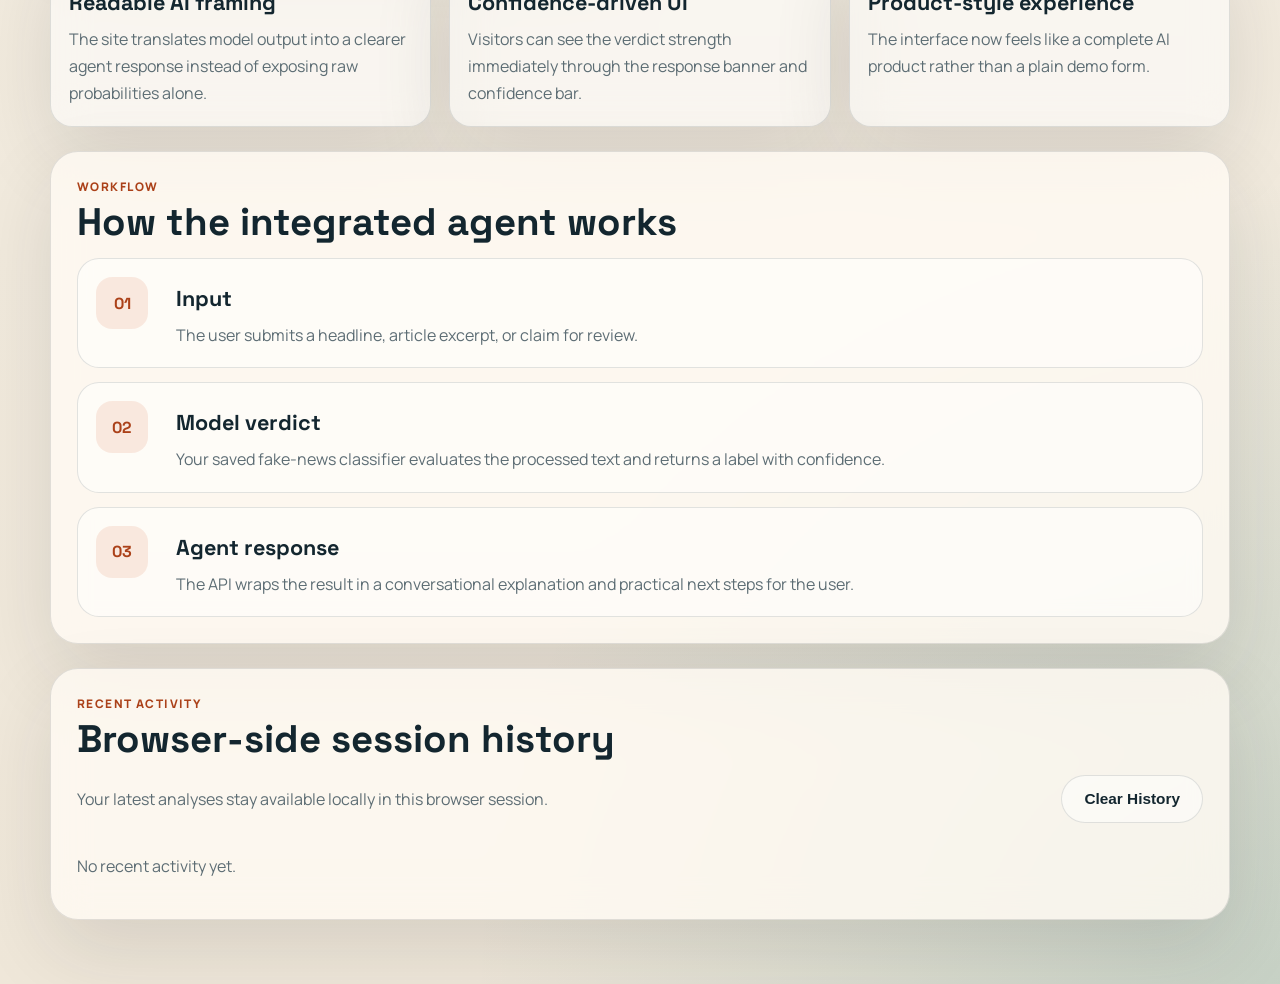
==== commit fc30062e: "Add PrismaTruth website and Render deployment config" ====
--- a/static/index.html
+++ b/static/index.html
@@ -3,98 +3,206 @@
 <head>
     <meta charset="UTF-8">
     <meta name="viewport" content="width=device-width, initial-scale=1.0">
-    <title>Fake News Detector | AI Powered</title>
-    <meta name="description" content="AI powered fake news detector to verify the authenticity of news articles instantly.">
-    <link href="https://fonts.googleapis.com/css2?family=Outfit:wght@300;400;600;700&display=swap" rel="stylesheet">
+    <title>PrismaTruth AI | News Verification Agent</title>
+    <meta name="description" content="A polished AI news verification website that helps review articles, explain risk, and screen for misinformation.">
+    <link rel="preconnect" href="https://fonts.googleapis.com">
+    <link rel="preconnect" href="https://fonts.gstatic.com" crossorigin>
+    <link href="https://fonts.googleapis.com/css2?family=Space+Grotesk:wght@400;500;700&family=Manrope:wght@400;500;700;800&display=swap" rel="stylesheet">
     <link rel="stylesheet" href="style.css">
 </head>
 <body>
-    <div class="background-effects">
-        <div class="glow glow-1"></div>
-        <div class="glow glow-2"></div>
-    </div>
-
-    <div class="app-wrapper">
-        <aside class="sidebar" id="historySidebar">
-            <div class="sidebar-header">
-                <h3>Recent Analysis</h3>
-                <button id="clearHistory" title="Clear History">Clear</button>
+    <div class="page-glow page-glow-left"></div>
+    <div class="page-glow page-glow-right"></div>
+
+    <header class="topbar">
+        <div class="brand-lockup">
+            <div class="brand-mark">PT</div>
+            <div>
+                <p class="eyebrow">PrismaTruth AI</p>
+                <p class="brand-subtitle">News Verification Agent</p>
+            </div>
+        </div>
+        <nav class="topnav">
+            <a href="#agent">Agent</a>
+            <a href="#signals">Signals</a>
+            <a href="#workflow">Workflow</a>
+        </nav>
+    </header>
+
+    <main class="shell">
+        <section class="hero">
+            <div class="hero-copy">
+                <p class="hero-kicker">Faster trust screening for articles and claims</p>
+                <h1>Give your AI agent a proper home on the web.</h1>
+                <p class="hero-text">
+                    PrismaTruth turns your fake-news model into a cleaner product experience:
+                    a modern landing page, a guided analysis console, and a conversational
+                    verdict summary your visitors can actually understand.
+                </p>
+                <div class="hero-actions">
+                    <a class="cta-primary" href="#agent">Try The Agent</a>
+                    <a class="cta-secondary" href="#signals">See What It Checks</a>
+                </div>
+                <div class="hero-stats">
+                    <div class="stat-pill">
+                        <span class="stat-value">AI Agent</span>
+                        <span class="stat-label">Conversational response layer</span>
+                    </div>
+                    <div class="stat-pill">
+                        <span class="stat-value">ML Core</span>
+                        <span class="stat-label">Saved classifier still powers the verdict</span>
+                    </div>
+                </div>
+            </div>
+
+            <div class="hero-panel">
+                <div class="signal-card">
+                    <div class="signal-row">
+                        <span>Live status</span>
+                        <span id="healthBadge" class="health-badge">Checking...</span>
+                    </div>
+                    <h2>Model-backed article screening</h2>
+                    <p>
+                        Paste a headline, article excerpt, or full claim and let the agent return a
+                        verdict, confidence, and suggested next steps.
+                    </p>
+                    <ul class="signal-list">
+                        <li>Binary verdict from your trained classifier</li>
+                        <li>Readable AI summary for non-technical users</li>
+                        <li>Recent analysis history stored in the browser</li>
+                    </ul>
+                </div>
+            </div>
+        </section>
+
+        <section id="agent" class="agent-grid">
+            <div class="workspace-card composer-card">
+                <div class="section-head">
+                    <p class="section-tag">Agent Console</p>
+                    <h3>Ask the verification agent</h3>
+                </div>
+                <label class="sr-only" for="newsInput">Article text</label>
+                <textarea id="newsInput" placeholder="Paste a news article, claim, or headline here..."></textarea>
+                <div class="composer-footer">
+                    <span id="charCount">0 characters</span>
+                    <div class="composer-actions">
+                        <button id="clearBtn" class="ghost-btn" type="button">Clear</button>
+                        <button id="analyzeBtn" class="primary-btn" type="button">
+                            <span class="btn-text">Analyze With Agent</span>
+                            <span id="btnLoader" class="loader" aria-hidden="true"></span>
+                        </button>
+                    </div>
+                </div>
+                <div class="quick-prompts">
+                    <button class="example-chip" data-text="Government officials announced a new public transportation subsidy for students that will begin next month.">Policy update</button>
+                    <button class="example-chip" data-text="Scientists discover hidden alien command base beneath Antarctica according to leaked documents.">Sensational claim</button>
+                    <button class="example-chip" data-text="The central bank said inflation slowed in the latest quarter, according to official figures released Tuesday.">Economic report</button>
+                </div>
+            </div>
+
+            <div class="workspace-card result-card hidden" id="resultContainer">
+                <div class="section-head">
+                    <p class="section-tag">Agent Response</p>
+                    <h3 id="resultTitle">Awaiting analysis</h3>
+                </div>
+                <div class="verdict-banner">
+                    <div>
+                        <p class="mini-label">Verdict</p>
+                        <p id="verdictText" class="verdict-text">No result yet</p>
+                    </div>
+                    <div>
+                        <p class="mini-label">Confidence</p>
+                        <p id="confidencePct" class="confidence-text">0%</p>
+                    </div>
+                </div>
+                <div class="progress-shell">
+                    <div id="confidenceFill" class="progress-fill"></div>
+                </div>
+                <div class="agent-bubble">
+                    <p id="agentMessage">The agent summary will appear here.</p>
+                </div>
+                <div class="support-grid">
+                    <div class="support-card">
+                        <p class="mini-label">Summary</p>
+                        <p id="agentSummary">A plain-language explanation will appear here.</p>
+                    </div>
+                    <div class="support-card">
+                        <p class="mini-label">Checked Excerpt</p>
+                        <p id="agentExcerpt">The analyzed text preview will appear here.</p>
+                    </div>
+                </div>
+                <div class="next-step-card">
+                    <p class="mini-label">Recommended Next Steps</p>
+                    <ul id="nextSteps" class="next-steps">
+                        <li>Run an analysis to see guidance.</li>
+                    </ul>
+                </div>
+            </div>
+        </section>
+
+        <section id="signals" class="feature-strip">
+            <article class="feature-card">
+                <p class="section-tag">Signal 01</p>
+                <h3>Readable AI framing</h3>
+                <p>The site translates model output into a clearer agent response instead of exposing raw probabilities alone.</p>
+            </article>
+            <article class="feature-card">
+                <p class="section-tag">Signal 02</p>
+                <h3>Confidence-driven UI</h3>
+                <p>Visitors can see the verdict strength immediately through the response banner and confidence bar.</p>
+            </article>
+            <article class="feature-card">
+                <p class="section-tag">Signal 03</p>
+                <h3>Product-style experience</h3>
+                <p>The interface now feels like a complete AI product rather than a plain demo form.</p>
+            </article>
+        </section>
+
+        <section id="workflow" class="timeline-section">
+            <div class="section-head">
+                <p class="section-tag">Workflow</p>
+                <h3>How the integrated agent works</h3>
+            </div>
+            <div class="timeline">
+                <div class="timeline-item">
+                    <span class="timeline-index">01</span>
+                    <div>
+                        <h4>Input</h4>
+                        <p>The user submits a headline, article excerpt, or claim for review.</p>
+                    </div>
+                </div>
+                <div class="timeline-item">
+                    <span class="timeline-index">02</span>
+                    <div>
+                        <h4>Model verdict</h4>
+                        <p>Your saved fake-news classifier evaluates the processed text and returns a label with confidence.</p>
+                    </div>
+                </div>
+                <div class="timeline-item">
+                    <span class="timeline-index">03</span>
+                    <div>
+                        <h4>Agent response</h4>
+                        <p>The API wraps the result in a conversational explanation and practical next steps for the user.</p>
+                    </div>
+                </div>
+            </div>
+        </section>
+
+        <section class="history-section">
+            <div class="section-head">
+                <p class="section-tag">Recent Activity</p>
+                <h3>Browser-side session history</h3>
+            </div>
+            <div class="history-header">
+                <p>Your latest analyses stay available locally in this browser session.</p>
+                <button id="clearHistory" class="ghost-btn" type="button">Clear History</button>
             </div>
             <div id="historyList" class="history-list">
-                <p class="empty-msg">No recent activity</p>
-            </div>
-        </aside>
-
-        <main class="container">
-            <header class="hero">
-                <div class="badge">AI-Powered Analysis</div>
-                <h1>Fake News <span>Detector</span></h1>
-                <p>Verify the authenticity of any news article instantly using our advanced machine learning model.</p>
-            </header>
-
-            <section class="analyzer">
-                <div class="input-glass">
-                    <textarea id="newsInput" placeholder="Paste the news article excerpt here..." spellcheck="false"></textarea>
-                    <div class="action-bar">
-                        <span id="charCount">0 characters</span>
-                        <div class="btn-group">
-                            <button id="clearBtn" class="btn-secondary">Clear</button>
-                            <button id="analyzeBtn">
-                                <span class="btn-text">Analyze Article</span>
-                                <div class="loader" id="btnLoader" style="display: none;"></div>
-                            </button>
-                        </div>
-                    </div>
-                </div>
-
-                <div id="resultContainer" class="result-glass hidden">
-                    <div class="result-header">
-                        <div id="resultIcon" class="icon"></div>
-                        <h2 id="resultTitle">Analysis Result</h2>
-                        <button id="copyResult" class="copy-btn" title="Copy Result">Copy</button>
-                    </div>
-
-                    <div class="confidence-section">
-                        <div class="confidence-labels">
-                            <span>Confidence Score</span>
-                            <span id="confidencePct">0%</span>
-                        </div>
-                        <div class="progress-bar">
-                            <div id="confidenceFill" class="progress-fill"></div>
-                        </div>
-                    </div>
-
-                    <div class="details">
-                        <p id="resultMessage">The model has evaluated this text.</p>
-                    </div>
-                </div>
-
-                <div class="examples-section">
-                    <h3>Try an Example</h3>
-                    <div class="example-chips">
-                        <button class="example-chip" data-text="A new study suggests that drinking three cups of coffee a day can lead to a longer life, according to researchers at Harvard University.">Health News</button>
-                        <button class="example-chip" data-text="NASA has confirmed that a secret alien base has been discovered on the far side of the moon, hidden from satellites for decades.">Space Discovery</button>
-                        <button class="example-chip" data-text="The local government announced a new initiative to provide free public transportation for all students starting next month.">Local Policy</button>
-                    </div>
-                </div>
-            </section>
-
-            <section class="info-section">
-                <div class="info-card">
-                    <h4>How it Works</h4>
-                    <p>Our model uses Natural Language Processing (NLP) to analyze linguistic patterns, sentiment, and structural cues characteristic of fabricated news.</p>
-                </div>
-                <div class="info-card">
-                    <h4>Privacy First</h4>
-                    <p>Your text is processed in real time for analysis and is never stored on our servers beyond the duration of the request.</p>
-                </div>
-            </section>
-
-            <footer>
-                <p>&copy; 2026 Fake News Detector. Powered by Advanced AI.</p>
-            </footer>
-        </main>
-    </div>
+                <p class="empty-msg">No recent activity yet.</p>
+            </div>
+        </section>
+    </main>
+
     <script src="script.js"></script>
 </body>
 </html>
--- a/static/style.css
+++ b/static/style.css
@@ -1,405 +1,605 @@
 :root {
-    --bg-dark: #07090e;
-    --sidebar-bg: #0d1117;
-    --text-primary: #ffffff;
-    --text-secondary: #8b949e;
-    --accent-blue: #3b82f6;
-    --accent-purple: #8b5cf6;
-    --success-green: #10b981;
-    --danger-red: #ef4444;
-    --glass-bg: rgba(20, 24, 32, 0.6);
-    --glass-border: rgba(255, 255, 255, 0.08);
-    --card-hover: rgba(59, 130, 246, 0.05);
-}
-
-* {
+    --bg: #f4efe6;
+    --ink: #13262f;
+    --muted: #5d6d74;
+    --panel: rgba(255, 250, 243, 0.82);
+    --panel-strong: #fffaf1;
+    --line: rgba(19, 38, 47, 0.12);
+    --primary: #d45c2c;
+    --primary-deep: #ab4119;
+    --secondary: #0e6b68;
+    --danger: #b93c2d;
+    --success: #18794e;
+    --shadow: 0 30px 80px rgba(29, 35, 39, 0.12);
+}
+
+* { box-sizing: border-box; }
+html { scroll-behavior: smooth; }
+
+body {
     margin: 0;
-    padding: 0;
-    box-sizing: border-box;
-    font-family: 'Outfit', sans-serif;
-}
-
-body {
-    background-color: var(--bg-dark);
-    color: var(--text-primary);
     min-height: 100vh;
-    overflow-x: hidden;
-}
-
-/* App Layout */
-.app-wrapper {
-    display: flex;
-    min-height: 100vh;
-}
-
-/* Sidebar */
-.sidebar {
-    width: 300px;
-    background: var(--sidebar-bg);
-    border-right: 1px solid var(--glass-border);
-    padding: 1.5rem;
+    background:
+        radial-gradient(circle at top left, rgba(212, 92, 44, 0.14), transparent 32%),
+        radial-gradient(circle at bottom right, rgba(14, 107, 104, 0.18), transparent 28%),
+        linear-gradient(180deg, #f6f1e7 0%, #efe7d9 100%);
+    color: var(--ink);
+    font-family: "Manrope", sans-serif;
+}
+
+a {
+    color: inherit;
+    text-decoration: none;
+}
+
+.page-glow {
+    position: fixed;
+    width: 28rem;
+    height: 28rem;
+    border-radius: 999px;
+    filter: blur(60px);
+    opacity: 0.22;
+    pointer-events: none;
+    z-index: -1;
+}
+
+.page-glow-left {
+    top: -8rem;
+    left: -8rem;
+    background: rgba(212, 92, 44, 0.42);
+}
+
+.page-glow-right {
+    right: -8rem;
+    bottom: -8rem;
+    background: rgba(14, 107, 104, 0.34);
+}
+
+.topbar,
+.shell {
+    width: min(1180px, calc(100vw - 32px));
+    margin: 0 auto;
+}
+
+.topbar {
+    display: flex;
+    align-items: center;
+    justify-content: space-between;
+    padding: 22px 0;
+}
+
+.brand-lockup {
+    display: flex;
+    align-items: center;
+    gap: 14px;
+}
+
+.brand-mark {
+    width: 48px;
+    height: 48px;
+    border-radius: 16px;
+    display: grid;
+    place-items: center;
+    background: linear-gradient(145deg, var(--primary), #f29e52);
+    color: #fff7f2;
+    font-family: "Space Grotesk", sans-serif;
+    font-weight: 700;
+    letter-spacing: 0.06em;
+    box-shadow: var(--shadow);
+}
+
+.eyebrow,
+.brand-subtitle,
+.section-tag,
+.hero-kicker,
+.mini-label,
+.stat-label {
+    margin: 0;
+    text-transform: uppercase;
+    letter-spacing: 0.12em;
+}
+
+.eyebrow,
+.section-tag,
+.hero-kicker {
+    color: var(--primary-deep);
+    font-size: 0.74rem;
+    font-weight: 800;
+}
+
+.brand-subtitle,
+.mini-label,
+.stat-label {
+    color: var(--muted);
+    font-size: 0.74rem;
+}
+
+.topnav {
+    display: flex;
+    gap: 20px;
+    color: var(--muted);
+    font-weight: 700;
+}
+
+.topnav a:hover { color: var(--ink); }
+
+.shell { padding-bottom: 64px; }
+
+.hero {
+    display: grid;
+    grid-template-columns: 1.2fr 0.9fr;
+    gap: 28px;
+    align-items: stretch;
+    padding: 24px 0 34px;
+}
+
+.hero-copy,
+.hero-panel,
+.workspace-card,
+.feature-card,
+.history-section,
+.timeline-section {
+    background: var(--panel);
+    border: 1px solid var(--line);
+    box-shadow: var(--shadow);
+    backdrop-filter: blur(18px);
+}
+
+.hero-copy,
+.hero-panel {
+    border-radius: 32px;
+    padding: 34px;
+}
+
+.hero-copy h1,
+.section-head h3,
+.signal-card h2 {
+    font-family: "Space Grotesk", sans-serif;
+    line-height: 0.98;
+    margin: 0;
+}
+
+.hero-copy h1 {
+    font-size: clamp(3rem, 6vw, 5.6rem);
+    margin-top: 12px;
+    max-width: 11ch;
+}
+
+.hero-text {
+    max-width: 60ch;
+    color: var(--muted);
+    font-size: 1.08rem;
+    line-height: 1.8;
+    margin: 22px 0 0;
+}
+
+.hero-actions,
+.hero-stats,
+.quick-prompts,
+.composer-actions {
+    display: flex;
+    flex-wrap: wrap;
+    gap: 14px;
+}
+
+.hero-actions,
+.hero-stats { margin-top: 28px; }
+
+.cta-primary,
+.cta-secondary,
+.primary-btn,
+.ghost-btn {
+    border-radius: 999px;
+    padding: 14px 22px;
+    font-weight: 800;
+    font-size: 0.96rem;
+    transition: transform 160ms ease, box-shadow 160ms ease, background 160ms ease;
+}
+
+.cta-primary,
+.primary-btn {
+    border: none;
+    background: linear-gradient(135deg, var(--primary), #f09e47);
+    color: #fff8f1;
+    box-shadow: 0 18px 30px rgba(212, 92, 44, 0.22);
+}
+
+.cta-secondary,
+.ghost-btn {
+    background: rgba(255, 255, 255, 0.48);
+    color: var(--ink);
+    border: 1px solid var(--line);
+}
+
+.cta-primary:hover,
+.cta-secondary:hover,
+.primary-btn:hover,
+.ghost-btn:hover {
+    transform: translateY(-1px);
+}
+
+.stat-pill {
+    border-radius: 20px;
+    background: rgba(255, 255, 255, 0.5);
+    border: 1px solid var(--line);
+    padding: 14px 16px;
+    min-width: 220px;
+}
+
+.stat-value {
+    display: block;
+    font-weight: 800;
+    font-size: 1rem;
+    margin-bottom: 6px;
+}
+
+.hero-panel { display: flex; }
+
+.signal-card {
     display: flex;
     flex-direction: column;
-    height: 100vh;
-    position: sticky;
-    top: 0;
-    transition: transform 0.3s ease;
-    z-index: 100;
-}
-
-.sidebar-header {
+    gap: 16px;
+    width: 100%;
+    border-radius: 24px;
+    background: linear-gradient(180deg, rgba(14, 107, 104, 0.95), rgba(10, 71, 69, 0.96));
+    color: #f3f8f6;
+    padding: 28px;
+    position: relative;
+    overflow: hidden;
+}
+
+.signal-card::after {
+    content: "";
+    position: absolute;
+    inset: auto -30px -30px auto;
+    width: 180px;
+    height: 180px;
+    border-radius: 999px;
+    background: rgba(255, 255, 255, 0.08);
+}
+
+.signal-row {
     display: flex;
     justify-content: space-between;
     align-items: center;
-    margin-bottom: 2rem;
-}
-
-.sidebar h3 {
-    font-size: 1.2rem;
-    color: var(--text-secondary);
-}
-
-#clearHistory {
-    background: transparent;
-    border: none;
+    color: rgba(243, 248, 246, 0.8);
+    font-size: 0.92rem;
+}
+
+.health-badge {
+    padding: 8px 12px;
+    border-radius: 999px;
+    background: rgba(255, 255, 255, 0.12);
+    color: #f3f8f6;
+    font-weight: 800;
+}
+
+.signal-card h2 { font-size: 2.3rem; }
+
+.signal-card p,
+.signal-list {
+    color: rgba(243, 248, 246, 0.86);
+    line-height: 1.7;
+}
+
+.signal-list {
+    margin: 0;
+    padding-left: 18px;
+}
+
+.agent-grid {
+    display: grid;
+    grid-template-columns: 1.02fr 0.98fr;
+    gap: 24px;
+    margin-top: 26px;
+}
+
+.workspace-card,
+.history-section,
+.timeline-section {
+    border-radius: 28px;
+    padding: 26px;
+}
+
+.section-head { margin-bottom: 18px; }
+
+.section-head h3 {
+    font-size: clamp(1.7rem, 3vw, 2.5rem);
+    margin-top: 8px;
+}
+
+.composer-card textarea {
+    width: 100%;
+    min-height: 280px;
+    border: 1px solid var(--line);
+    border-radius: 22px;
+    padding: 22px;
+    font: inherit;
+    font-size: 1rem;
+    line-height: 1.75;
+    color: var(--ink);
+    background: rgba(255, 255, 255, 0.72);
+    resize: vertical;
+    outline: none;
+}
+
+.composer-card textarea:focus {
+    border-color: rgba(212, 92, 44, 0.5);
+    box-shadow: 0 0 0 4px rgba(212, 92, 44, 0.12);
+}
+
+.composer-footer,
+.history-header {
+    display: flex;
+    align-items: center;
+    justify-content: space-between;
+    gap: 16px;
+    margin-top: 16px;
+}
+
+.primary-btn,
+.ghost-btn,
+.example-chip { cursor: pointer; }
+
+.btn-text { display: inline-flex; align-items: center; }
+
+.loader {
+    display: none;
+    width: 18px;
+    height: 18px;
+    border-radius: 999px;
+    border: 2px solid rgba(255, 248, 241, 0.34);
+    border-top-color: #fff8f1;
+    margin-left: 10px;
+    animation: spin 0.8s linear infinite;
+}
+
+@keyframes spin { to { transform: rotate(360deg); } }
+
+.quick-prompts { margin-top: 18px; }
+
+.example-chip {
+    border: 1px solid var(--line);
+    background: rgba(255, 255, 255, 0.58);
+    color: var(--ink);
+    border-radius: 999px;
+    padding: 10px 14px;
+    font: inherit;
+    font-weight: 700;
+}
+
+.result-card.hidden { display: none; }
+
+.verdict-banner {
+    display: grid;
+    grid-template-columns: 1fr auto;
+    gap: 16px;
+    padding: 18px;
+    border-radius: 22px;
+    background: var(--panel-strong);
+    border: 1px solid var(--line);
+}
+
+.verdict-text,
+.confidence-text {
+    margin: 6px 0 0;
+    font-family: "Space Grotesk", sans-serif;
+    font-size: 1.8rem;
+    font-weight: 700;
+}
+
+.progress-shell {
+    margin-top: 18px;
+    height: 12px;
+    border-radius: 999px;
+    background: rgba(19, 38, 47, 0.08);
+    overflow: hidden;
+}
+
+.progress-fill {
+    width: 0%;
+    height: 100%;
+    border-radius: 999px;
+    background: linear-gradient(90deg, var(--secondary), #2ca6a2);
+    transition: width 300ms ease;
+}
+
+.result-card.result-fake .progress-fill {
+    background: linear-gradient(90deg, var(--danger), #de6847);
+}
+
+.agent-bubble {
+    margin-top: 18px;
+    padding: 18px 20px;
+    border-radius: 20px 20px 20px 6px;
+    background: rgba(214, 239, 232, 0.78);
+    border: 1px solid rgba(14, 107, 104, 0.14);
+}
+
+.agent-bubble p,
+.support-card p,
+.history-header p,
+.timeline-item p,
+.feature-card p {
+    margin: 0;
+    line-height: 1.7;
+    color: var(--muted);
+}
+
+.support-grid {
+    display: grid;
+    grid-template-columns: 1fr 1fr;
+    gap: 14px;
+    margin-top: 16px;
+}
+
+.support-card,
+.next-step-card,
+.feature-card {
+    border-radius: 22px;
+    background: rgba(255, 255, 255, 0.54);
+    border: 1px solid var(--line);
+    padding: 18px;
+}
+
+.next-step-card { margin-top: 16px; }
+
+.next-steps {
+    margin: 10px 0 0;
+    padding-left: 20px;
+    color: var(--muted);
+    line-height: 1.75;
+}
+
+.feature-strip {
+    display: grid;
+    grid-template-columns: repeat(3, 1fr);
+    gap: 18px;
+    margin-top: 24px;
+}
+
+.feature-card h3,
+.timeline-item h4 {
+    margin: 8px 0 10px;
+    font-family: "Space Grotesk", sans-serif;
+    font-size: 1.35rem;
+}
+
+.timeline-section,
+.history-section { margin-top: 24px; }
+
+.timeline {
+    display: grid;
+    gap: 14px;
+}
+
+.timeline-item {
+    display: grid;
+    grid-template-columns: 64px 1fr;
+    gap: 16px;
+    align-items: start;
+    padding: 18px;
+    border-radius: 22px;
+    background: rgba(255, 255, 255, 0.54);
+    border: 1px solid var(--line);
+}
+
+.timeline-index {
+    display: grid;
+    place-items: center;
+    width: 52px;
+    height: 52px;
+    border-radius: 16px;
+    background: rgba(212, 92, 44, 0.12);
+    color: var(--primary-deep);
+    font-family: "Space Grotesk", sans-serif;
+    font-weight: 700;
+}
+
+.history-list {
+    display: grid;
+    gap: 12px;
+    margin-top: 16px;
+}
+
+.history-item {
+    display: grid;
+    gap: 10px;
+    padding: 16px 18px;
+    border-radius: 20px;
+    background: rgba(255, 255, 255, 0.54);
+    border: 1px solid var(--line);
     cursor: pointer;
-    font-size: 1.2rem;
-    min-width: auto;
-    padding: 0.5rem;
-    opacity: 0.6;
-}
-
-#clearHistory:hover {
-    opacity: 1;
-    transform: none;
-}
-
-.history-list {
-    flex: 1;
-    overflow-y: auto;
-}
-
-.history-item {
-    background: rgba(255, 255, 255, 0.03);
-    border-radius: 12px;
-    padding: 1rem;
-    margin-bottom: 0.8rem;
-    cursor: pointer;
-    transition: all 0.2s ease;
-    border: 1px solid transparent;
+    transition: transform 150ms ease, background 150ms ease;
 }
 
 .history-item:hover {
-    background: rgba(255, 255, 255, 0.05);
-    border-color: var(--glass-border);
-}
-
-.history-item .h-text {
+    transform: translateY(-1px);
+    background: rgba(255, 255, 255, 0.78);
+}
+
+.h-text {
+    font-weight: 700;
+    line-height: 1.6;
+}
+
+.h-meta {
+    display: flex;
+    justify-content: space-between;
+    gap: 12px;
+    color: var(--muted);
     font-size: 0.9rem;
-    color: var(--text-secondary);
-    display: -webkit-box;
-    -webkit-line-clamp: 2;
-    line-clamp: 2;
-    -webkit-box-orient: vertical;
+}
+
+.h-real {
+    color: var(--success);
+    font-weight: 800;
+}
+
+.h-fake {
+    color: var(--danger);
+    font-weight: 800;
+}
+
+.empty-msg { color: var(--muted); }
+
+.sr-only {
+    position: absolute;
+    width: 1px;
+    height: 1px;
+    padding: 0;
+    margin: -1px;
     overflow: hidden;
-    margin-bottom: 0.5rem;
-}
-
-.history-item .h-meta {
-    display: flex;
-    justify-content: space-between;
-    font-size: 0.8rem;
-    font-weight: 600;
-}
-
-.h-real { color: var(--success-green); }
-.h-fake { color: var(--danger-red); }
-
-.empty-msg {
-    text-align: center;
-    color: var(--text-secondary);
-    font-size: 0.9rem;
-    margin-top: 2rem;
-}
-
-/* Main Container */
-.container {
-    flex: 1;
-    max-width: 900px;
-    margin: 0 auto;
-    padding: 3rem 2rem;
-    position: relative;
-}
-
-/* Background Effects */
-.background-effects {
-    position: fixed;
-    top: 0;
-    left: 0;
-    width: 100vw;
-    height: 100vh;
-    z-index: -1;
-}
-
-.glow {
-    position: absolute;
-    width: 40vw;
-    height: 40vw;
-    border-radius: 50%;
-    filter: blur(80px);
-    opacity: 0.1;
-    animation: drift 20s infinite alternate;
-}
-
-.glow-1 { top: -10%; left: 20%; background: var(--accent-blue); }
-.glow-2 { bottom: -10%; right: 10%; background: var(--accent-purple); animation-delay: -10s; }
-
-@keyframes drift { 100% { transform: translate(10%, 10%); } }
-
-/* Hero */
-.hero {
-    text-align: center;
-    margin-bottom: 4rem;
-    animation: fadeInDown 0.8s ease-out;
-}
-
-.badge {
-    display: inline-block;
-    padding: 0.4rem 1rem;
-    background: rgba(59, 130, 246, 0.1);
-    border: 1px solid rgba(59, 130, 246, 0.3);
-    border-radius: 2rem;
-    color: var(--accent-blue);
-    font-size: 0.85rem;
-    font-weight: 600;
-    margin-bottom: 1.5rem;
-    letter-spacing: 0.05em;
-    text-transform: uppercase;
-}
-
-h1 {
-    font-size: 4rem;
-    font-weight: 700;
-    margin-bottom: 1.5rem;
-}
-
-h1 span {
-    background: linear-gradient(135deg, var(--accent-blue), var(--accent-purple));
-    -webkit-background-clip: text;
-    background-clip: text;
-    -webkit-text-fill-color: transparent;
-}
-
-.hero p {
-    color: var(--text-secondary);
-    font-size: 1.2rem;
-    max-width: 600px;
-    margin: 0 auto;
-    line-height: 1.6;
-}
-
-/* Input Area */
-.input-glass {
-    background: var(--glass-bg);
-    backdrop-filter: blur(25px);
-    border: 1px solid var(--glass-border);
-    border-radius: 24px;
-    padding: 2rem;
-    box-shadow: 0 40px 100px -20px rgba(0, 0, 0, 0.6);
-}
-
-textarea {
-    width: 100%;
-    height: 160px;
-    background: transparent;
-    border: none;
-    resize: none;
-    color: var(--text-primary);
-    font-size: 1.15rem;
-    line-height: 1.6;
-    outline: none;
-}
-
-.action-bar {
-    display: flex;
-    justify-content: space-between;
-    align-items: center;
-    margin-top: 1.5rem;
-    padding-top: 1.5rem;
-    border-top: 1px solid var(--glass-border);
-}
-
-.btn-group {
-    display: flex;
-    gap: 1rem;
-}
-
-button {
-    padding: 0.8rem 2rem;
-    border-radius: 14px;
-    font-size: 1rem;
-    font-weight: 600;
-    cursor: pointer;
-    transition: all 0.3s cubic-bezier(0.4, 0, 0.2, 1);
-    display: flex;
-    align-items: center;
-    justify-content: center;
-}
-
-#analyzeBtn {
-    background: linear-gradient(135deg, var(--accent-blue), var(--accent-purple));
-    color: white;
-    border: none;
-    min-width: 180px;
-}
-
-.btn-secondary {
-    background: rgba(255, 255, 255, 0.05);
-    color: var(--text-primary);
-    border: 1px solid var(--glass-border);
-}
-
-button:hover {
-    transform: translateY(-3px);
-    box-shadow: 0 10px 25px -5px rgba(59, 130, 246, 0.4);
-}
-
-.btn-secondary:hover {
-    background: rgba(255, 255, 255, 0.1);
-    box-shadow: none;
-}
-
-/* Result Card */
-.result-glass {
-    background: var(--glass-bg);
-    backdrop-filter: blur(25px);
-    border: 1px solid var(--glass-border);
-    border-radius: 24px;
-    padding: 2.5rem;
-    margin-top: 2.5rem;
-    animation: fadeInUp 0.5s ease-out;
-}
-
-.result-glass.hidden { display: none; }
-
-.result-header {
-    display: flex;
-    align-items: center;
-    gap: 1.5rem;
-    margin-bottom: 2rem;
-    position: relative;
-}
-
-.copy-btn {
-    position: absolute;
-    right: 0;
-    background: transparent;
-    border: none;
-    font-size: 1.2rem;
-    padding: 0.5rem;
-    min-width: auto;
-    opacity: 0.5;
-}
-
-.copy-btn:hover { opacity: 1; transform: scale(1.1); box-shadow: none; }
-
-.icon { font-size: 3rem; }
-#resultTitle { font-size: 2.5rem; font-weight: 800; }
-
-.result-real .result-header { color: var(--success-green); }
-.result-fake .result-header { color: var(--danger-red); }
-
-.confidence-section {
-    background: rgba(0, 0, 0, 0.3);
-    border-radius: 16px;
-    padding: 1.5rem;
-    margin-bottom: 2rem;
-}
-
-.progress-bar {
-    width: 100%;
-    height: 10px;
-    background: rgba(255, 255, 255, 0.05);
-    border-radius: 5px;
-    overflow: hidden;
-    margin-top: 1rem;
-}
-
-.progress-fill {
-    height: 100%;
-    width: 0%;
-    transition: width 1.5s cubic-bezier(0.1, 0.5, 0.1, 1);
-}
-
-.result-real .progress-fill { background: var(--success-green); box-shadow: 0 0 15px var(--success-green); }
-.result-fake .progress-fill { background: var(--danger-red); box-shadow: 0 0 15px var(--danger-red); }
-
-/* Examples */
-.examples-section { margin-top: 4rem; text-align: center; }
-.examples-section h3 { font-size: 1.3rem; margin-bottom: 1.5rem; color: var(--text-secondary); }
-
-.example-chips {
-    display: flex;
-    justify-content: center;
-    gap: 1rem;
-    flex-wrap: wrap;
-}
-
-.example-chip {
-    padding: 0.6rem 1.2rem;
-    background: rgba(255, 255, 255, 0.03);
-    border: 1px solid var(--glass-border);
-    border-radius: 30px;
-    font-size: 0.9rem;
-    color: var(--text-secondary);
-    min-width: auto;
-}
-
-.example-chip:hover {
-    background: var(--card-hover);
-    border-color: var(--accent-blue);
-    color: var(--text-primary);
-}
-
-/* Info Cards */
-.info-section {
-    display: grid;
-    grid-template-columns: repeat(auto-fit, minmax(300px, 1fr));
-    gap: 2rem;
-    margin-top: 5rem;
-}
-
-.info-card {
-    background: rgba(255, 255, 255, 0.03);
-    border: 1px solid var(--glass-border);
-    padding: 2rem;
-    border-radius: 20px;
-    transition: all 0.3s ease;
-}
-
-.info-card:hover { transform: translateY(-5px); background: rgba(255, 255, 255, 0.05); }
-.info-card h4 { font-size: 1.2rem; margin-bottom: 1rem; color: var(--accent-blue); }
-.info-card p { color: var(--text-secondary); line-height: 1.6; }
-
-footer { margin-top: 6rem; padding-bottom: 3rem; text-align: center; border-top: 1px solid var(--glass-border); padding-top: 3rem; color: var(--text-secondary); font-size: 0.95rem; }
-
-/* Loader */
-.loader { width: 20px; height: 20px; border: 3px solid rgba(255,255,255,0.2); border-top-color: #fff; border-radius: 50%; animation: spin 0.8s linear infinite; }
-@keyframes spin { to { transform: rotate(360deg); } }
-
-@keyframes fadeInUp { from { opacity: 0; transform: translateY(30px); } to { opacity: 1; transform: translateY(0); } }
-@keyframes fadeInDown { from { opacity: 0; transform: translateY(-30px); } to { opacity: 1; transform: translateY(0); } }
-
-/* Responsive */
-@media (max-width: 1000px) {
-    .sidebar { position: fixed; transform: translateX(-100%); width: 280px; }
-    .sidebar.active { transform: translateX(0); }
-}
-
-@media (max-width: 600px) {
-    h1 { font-size: 2.8rem; }
-    .container { padding: 1.5rem; }
-    .input-glass { padding: 1.5rem; }
-    .btn-group { flex-direction: column; width: 100%; }
-    button { width: 100%; }
-}
+    clip: rect(0, 0, 0, 0);
+    border: 0;
+}
+
+@media (max-width: 960px) {
+    .hero,
+    .agent-grid,
+    .feature-strip,
+    .support-grid {
+        grid-template-columns: 1fr;
+    }
+
+    .topbar,
+    .composer-footer,
+    .history-header {
+        flex-direction: column;
+        align-items: flex-start;
+    }
+
+    .composer-actions { width: 100%; }
+
+    .primary-btn,
+    .ghost-btn {
+        width: 100%;
+        justify-content: center;
+    }
+}
+
+@media (max-width: 640px) {
+    .topbar,
+    .shell {
+        width: min(100vw - 24px, 1180px);
+    }
+
+    .hero-copy,
+    .hero-panel,
+    .workspace-card,
+    .history-section,
+    .timeline-section {
+        padding: 20px;
+        border-radius: 24px;
+    }
+
+    .topnav {
+        gap: 12px;
+        flex-wrap: wrap;
+    }
+
+    .verdict-banner,
+    .timeline-item {
+        grid-template-columns: 1fr;
+    }
+}
